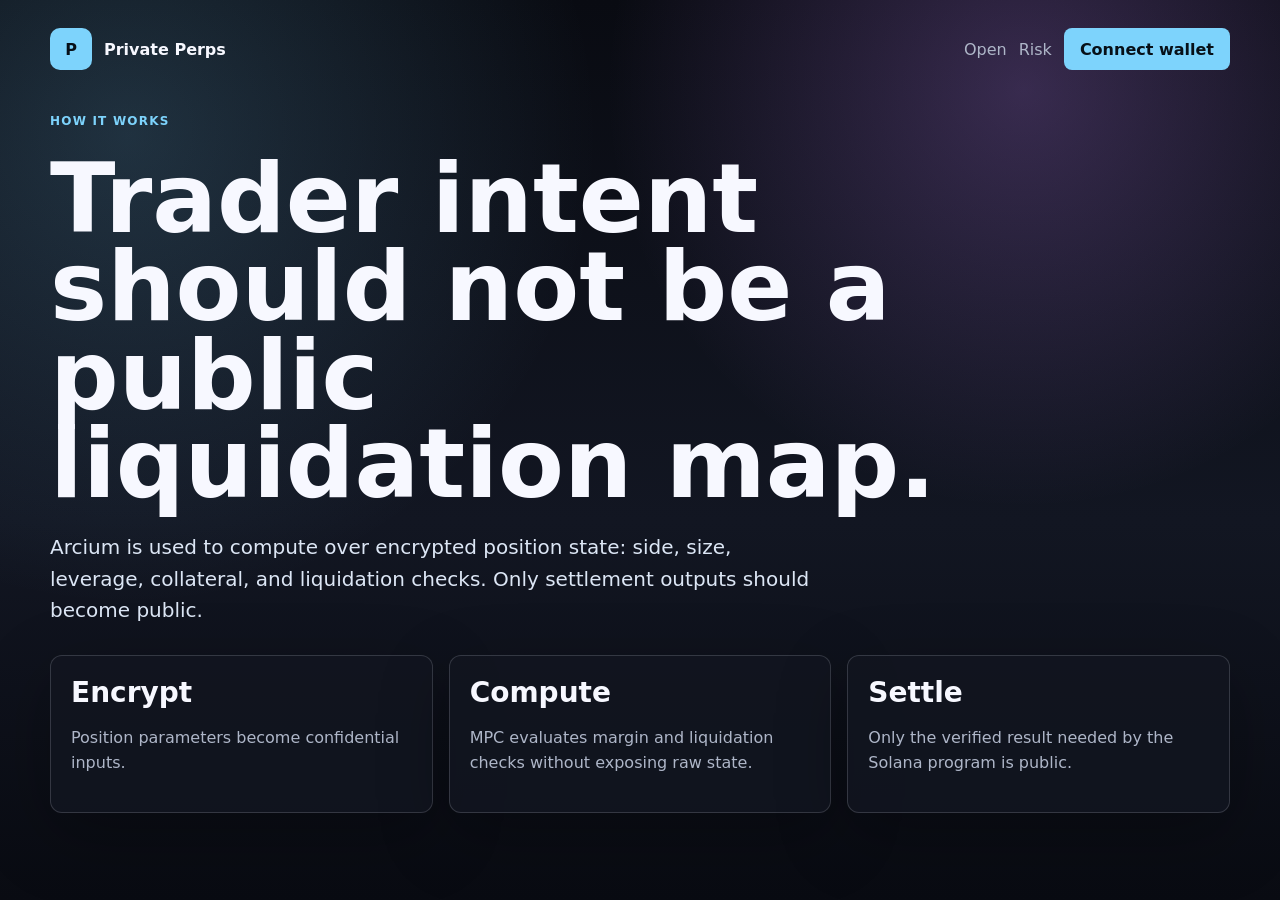
==== app/how-it-works.html @ 3f7e5127 "Restructure perps app into wallet-enabled pages" ====
<!doctype html><html lang="en"><head><meta charset="utf-8"/><meta name="viewport" content="width=device-width,initial-scale=1"/><title>How Private Perps Work</title><link rel="icon" href="/app/favicon.svg" type="image/svg+xml"/><link rel="stylesheet" href="/app/site.css"/><script src="/app/wallet.js" defer></script></head><body><main class="shell"><nav class="nav"><a class="brand" href="/app"><span class="brand-mark">P</span><span>Private Perps</span></a><div class="links"><a href="/app/pages/open-position.html">Open</a><a href="/app/pages/risk-check.html">Risk</a><button data-wallet-connect>Connect wallet</button></div></nav><section class="hero"><p class="eyebrow">How it works</p><h1>Trader intent should not be a public liquidation map.</h1><p class="lede">Arcium is used to compute over encrypted position state: side, size, leverage, collateral, and liquidation checks. Only settlement outputs should become public.</p></section><section class="grid"><article class="card"><h2>Encrypt</h2><p>Position parameters become confidential inputs.</p></article><article class="card"><h2>Compute</h2><p>MPC evaluates margin and liquidation checks without exposing raw state.</p></article><article class="card"><h2>Settle</h2><p>Only the verified result needed by the Solana program is public.</p></article></section></main></body></html>
---- app/site.css ----
:root{color-scheme:dark;--bg:#090b12;--panel:rgba(18,22,32,.86);--line:rgba(236,241,255,.16);--text:#f7f8ff;--muted:#aeb6c8;--accent:#7dd3fc;--accent2:#c084fc;font-family:Inter,ui-sans-serif,system-ui,-apple-system,BlinkMacSystemFont,"Segoe UI",sans-serif}*{box-sizing:border-box}body{margin:0;min-height:100vh;color:var(--text);background:radial-gradient(circle at 80% 10%,rgba(192,132,252,.25),transparent 32%),radial-gradient(circle at 10% 15%,rgba(125,211,252,.18),transparent 34%),linear-gradient(180deg,#090b12,#121622 58%,#090b12)}a{color:inherit;text-decoration:none}.shell{width:min(1180px,calc(100% - 32px));margin:0 auto;padding:28px 0 56px}.nav{display:flex;align-items:center;justify-content:space-between;gap:16px;margin-bottom:42px}.brand{display:flex;align-items:center;gap:12px;font-weight:850}.brand-mark{display:grid;place-items:center;width:42px;height:42px;border-radius:10px;background:var(--accent);color:#071018}.links,.cta-row{display:flex;gap:12px;align-items:center;flex-wrap:wrap;color:var(--muted)}button,.primary{border:0;border-radius:8px;min-height:42px;padding:0 16px;background:var(--accent);color:#071018;font:inherit;font-weight:850;cursor:pointer}.secondary{border:1px solid var(--line);background:rgba(255,255,255,.05);color:var(--text)}.hero{min-height:56vh;display:grid;align-content:center;gap:24px}.eyebrow{margin:0;color:var(--accent);font-size:12px;font-weight:850;text-transform:uppercase;letter-spacing:.1em}h1{max-width:920px;margin:0;font-size:clamp(46px,8vw,96px);line-height:.92}h2{margin:0 0 10px;font-size:28px}p{color:var(--muted);line-height:1.58}.lede{max-width:760px;margin:0;font-size:20px;color:#dce6f5}.grid{display:grid;grid-template-columns:repeat(3,1fr);gap:16px;margin-top:28px}.card,.panel{border:1px solid var(--line);border-radius:12px;background:var(--panel);box-shadow:0 22px 70px rgba(0,0,0,.28);padding:20px}.layout{display:grid;grid-template-columns:minmax(0,1fr) 360px;gap:18px}.form-grid{display:grid;grid-template-columns:repeat(2,minmax(0,1fr));gap:14px}label{display:grid;gap:8px;color:var(--muted);font-weight:750;font-size:13px}input,select{width:100%;border:1px solid var(--line);border-radius:8px;min-height:44px;padding:0 12px;color:var(--text);background:rgba(4,8,14,.72);font:inherit}.wide{grid-column:1/-1}.kv div{display:grid;grid-template-columns:110px minmax(0,1fr);gap:12px;padding:10px 0;border-bottom:1px solid var(--line)}dd{margin:0;overflow-wrap:anywhere}.verified{color:var(--accent)}.warning{color:#facc15}@media(max-width:850px){.grid,.layout,.form-grid{grid-template-columns:1fr}.nav{align-items:flex-start;flex-direction:column}}
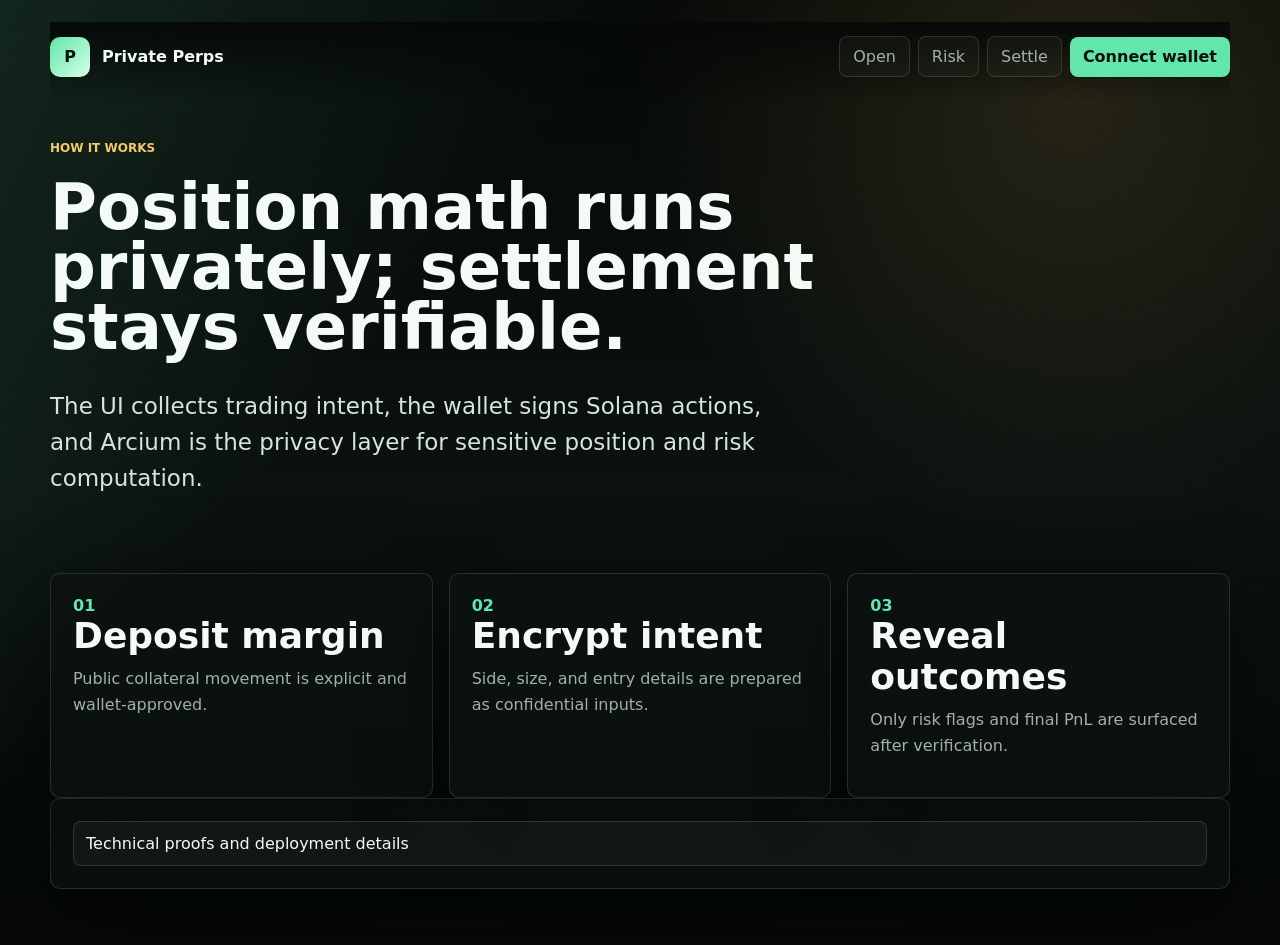
==== commit 66a6c46e: "Modernize wallet enabled perps UI" ====
--- a/app/how-it-works.html
+++ b/app/how-it-works.html
@@ -1 +1 @@
-<!doctype html><html lang="en"><head><meta charset="utf-8"/><meta name="viewport" content="width=device-width,initial-scale=1"/><title>How Private Perps Work</title><link rel="icon" href="/app/favicon.svg" type="image/svg+xml"/><link rel="stylesheet" href="/app/site.css"/><script src="/app/wallet.js" defer></script></head><body><main class="shell"><nav class="nav"><a class="brand" href="/app"><span class="brand-mark">P</span><span>Private Perps</span></a><div class="links"><a href="/app/pages/open-position.html">Open</a><a href="/app/pages/risk-check.html">Risk</a><button data-wallet-connect>Connect wallet</button></div></nav><section class="hero"><p class="eyebrow">How it works</p><h1>Trader intent should not be a public liquidation map.</h1><p class="lede">Arcium is used to compute over encrypted position state: side, size, leverage, collateral, and liquidation checks. Only settlement outputs should become public.</p></section><section class="grid"><article class="card"><h2>Encrypt</h2><p>Position parameters become confidential inputs.</p></article><article class="card"><h2>Compute</h2><p>MPC evaluates margin and liquidation checks without exposing raw state.</p></article><article class="card"><h2>Settle</h2><p>Only the verified result needed by the Solana program is public.</p></article></section></main></body></html>
+<!doctype html><html lang="en"><head><meta charset="utf-8"/><meta name="viewport" content="width=device-width, initial-scale=1"/><title>How Private Perps Work</title><link rel="icon" href="/app/favicon.svg" type="image/svg+xml"/><link rel="stylesheet" href="/app/site.css"/><script src="/app/wallet.js" defer></script></head><body><main class="shell"><header class="topbar"><a class="brand" href="/app"><span class="brand-mark">P</span><span>Private Perps</span></a><nav class="nav-links"><a href="/app/pages/open-position.html">Open</a><a href="/app/pages/risk-check.html">Risk</a><a href="/app/pages/settle-pnl.html">Settle</a><button class="wallet-trigger" type="button" data-wallet-connect>Connect wallet</button></nav></header><section class="page-head"><p class="eyebrow">How it works</p><h1>Position math runs privately; settlement stays verifiable.</h1><p class="lede">The UI collects trading intent, the wallet signs Solana actions, and Arcium is the privacy layer for sensitive position and risk computation.</p></section><section class="grid"><article class="feature-card"><span>01</span><h2>Deposit margin</h2><p>Public collateral movement is explicit and wallet-approved.</p></article><article class="feature-card"><span>02</span><h2>Encrypt intent</h2><p>Side, size, and entry details are prepared as confidential inputs.</p></article><article class="feature-card"><span>03</span><h2>Reveal outcomes</h2><p>Only risk flags and final PnL are surfaced after verification.</p></article></section><section class="panel proof-panel"><button class="proof-toggle" type="button" data-proof-toggle>Technical proofs and deployment details</button><div class="proof-body"><dl class="kv"><div><dt>Status</dt><dd data-contract-state>Checking</dd></div><div><dt>Program</dt><dd data-program-id>Checking</dd></div><div><dt>Deploy tx</dt><dd data-deploy-tx>Checking</dd></div></dl></div></section></main></body></html>
--- a/app/site.css
+++ b/app/site.css
@@ -1 +1,468 @@
-:root{color-scheme:dark;--bg:#090b12;--panel:rgba(18,22,32,.86);--line:rgba(236,241,255,.16);--text:#f7f8ff;--muted:#aeb6c8;--accent:#7dd3fc;--accent2:#c084fc;font-family:Inter,ui-sans-serif,system-ui,-apple-system,BlinkMacSystemFont,"Segoe UI",sans-serif}*{box-sizing:border-box}body{margin:0;min-height:100vh;color:var(--text);background:radial-gradient(circle at 80% 10%,rgba(192,132,252,.25),transparent 32%),radial-gradient(circle at 10% 15%,rgba(125,211,252,.18),transparent 34%),linear-gradient(180deg,#090b12,#121622 58%,#090b12)}a{color:inherit;text-decoration:none}.shell{width:min(1180px,calc(100% - 32px));margin:0 auto;padding:28px 0 56px}.nav{display:flex;align-items:center;justify-content:space-between;gap:16px;margin-bottom:42px}.brand{display:flex;align-items:center;gap:12px;font-weight:850}.brand-mark{display:grid;place-items:center;width:42px;height:42px;border-radius:10px;background:var(--accent);color:#071018}.links,.cta-row{display:flex;gap:12px;align-items:center;flex-wrap:wrap;color:var(--muted)}button,.primary{border:0;border-radius:8px;min-height:42px;padding:0 16px;background:var(--accent);color:#071018;font:inherit;font-weight:850;cursor:pointer}.secondary{border:1px solid var(--line);background:rgba(255,255,255,.05);color:var(--text)}.hero{min-height:56vh;display:grid;align-content:center;gap:24px}.eyebrow{margin:0;color:var(--accent);font-size:12px;font-weight:850;text-transform:uppercase;letter-spacing:.1em}h1{max-width:920px;margin:0;font-size:clamp(46px,8vw,96px);line-height:.92}h2{margin:0 0 10px;font-size:28px}p{color:var(--muted);line-height:1.58}.lede{max-width:760px;margin:0;font-size:20px;color:#dce6f5}.grid{display:grid;grid-template-columns:repeat(3,1fr);gap:16px;margin-top:28px}.card,.panel{border:1px solid var(--line);border-radius:12px;background:var(--panel);box-shadow:0 22px 70px rgba(0,0,0,.28);padding:20px}.layout{display:grid;grid-template-columns:minmax(0,1fr) 360px;gap:18px}.form-grid{display:grid;grid-template-columns:repeat(2,minmax(0,1fr));gap:14px}label{display:grid;gap:8px;color:var(--muted);font-weight:750;font-size:13px}input,select{width:100%;border:1px solid var(--line);border-radius:8px;min-height:44px;padding:0 12px;color:var(--text);background:rgba(4,8,14,.72);font:inherit}.wide{grid-column:1/-1}.kv div{display:grid;grid-template-columns:110px minmax(0,1fr);gap:12px;padding:10px 0;border-bottom:1px solid var(--line)}dd{margin:0;overflow-wrap:anywhere}.verified{color:var(--accent)}.warning{color:#facc15}@media(max-width:850px){.grid,.layout,.form-grid{grid-template-columns:1fr}.nav{align-items:flex-start;flex-direction:column}}
+:root {
+  color-scheme: dark;
+  --bg: #060907;
+  --bg-soft: #0b1210;
+  --panel: rgba(12, 19, 17, 0.84);
+  --panel-2: rgba(15, 28, 24, 0.72);
+  --line: rgba(204, 235, 224, 0.14);
+  --line-strong: rgba(98, 230, 170, 0.36);
+  --text: #f4fbf7;
+  --muted: #9fb2aa;
+  --accent: #62e6aa;
+  --accent-2: #f3c96b;
+  --red: #ff7a7a;
+  --green: #7cf7b4;
+  --shadow: 0 24px 90px rgba(0, 0, 0, 0.38);
+  font-family:
+    Inter, ui-sans-serif, system-ui, -apple-system, BlinkMacSystemFont, "Segoe UI",
+    sans-serif;
+}
+
+* {
+  box-sizing: border-box;
+}
+
+body {
+  margin: 0;
+  min-height: 100vh;
+  color: var(--text);
+  background:
+    linear-gradient(130deg, rgba(98, 230, 170, 0.13), transparent 32rem),
+    radial-gradient(circle at 84% 10%, rgba(243, 201, 107, 0.13), transparent 28rem),
+    linear-gradient(180deg, var(--bg), var(--bg-soft) 54%, #050806);
+}
+
+a {
+  color: inherit;
+  text-decoration: none;
+}
+
+button,
+input,
+select,
+textarea {
+  font: inherit;
+}
+
+.shell {
+  width: min(1180px, calc(100% - 32px));
+  margin: 0 auto;
+  padding: 22px 0 56px;
+}
+
+.topbar {
+  position: sticky;
+  top: 0;
+  z-index: 30;
+  display: flex;
+  align-items: center;
+  justify-content: space-between;
+  gap: 18px;
+  padding: 14px 0 22px;
+  background: linear-gradient(180deg, rgba(6, 9, 7, 0.96), rgba(6, 9, 7, 0));
+  backdrop-filter: blur(16px);
+}
+
+.brand {
+  display: inline-flex;
+  align-items: center;
+  gap: 12px;
+  font-weight: 900;
+}
+
+.brand-mark {
+  display: grid;
+  width: 40px;
+  height: 40px;
+  place-items: center;
+  border-radius: 10px;
+  color: #06100b;
+  background: linear-gradient(135deg, var(--accent), #d7ffe9);
+}
+
+.nav-links {
+  display: flex;
+  flex-wrap: wrap;
+  gap: 8px;
+  align-items: center;
+  justify-content: center;
+}
+
+.nav-links a,
+.ghost,
+.wallet-trigger {
+  min-height: 40px;
+  border: 1px solid var(--line);
+  border-radius: 8px;
+  padding: 10px 13px;
+  color: var(--muted);
+  background: rgba(255, 255, 255, 0.03);
+}
+
+.nav-links a:hover,
+.ghost:hover {
+  color: var(--text);
+  border-color: var(--line-strong);
+}
+
+.wallet-trigger,
+.primary,
+.action {
+  cursor: pointer;
+  border: 0;
+  color: #06100b;
+  background: var(--accent);
+  font-weight: 900;
+}
+
+.hero {
+  display: grid;
+  grid-template-columns: minmax(0, 1.15fr) minmax(320px, 0.85fr);
+  gap: clamp(22px, 4vw, 56px);
+  align-items: center;
+  min-height: calc(100vh - 112px);
+}
+
+.eyebrow {
+  margin: 0 0 12px;
+  color: var(--accent-2);
+  font-size: 12px;
+  font-weight: 900;
+  letter-spacing: 0;
+  text-transform: uppercase;
+}
+
+h1,
+h2,
+h3,
+p {
+  margin-top: 0;
+}
+
+h1 {
+  max-width: 880px;
+  margin-bottom: 22px;
+  font-size: clamp(44px, 7vw, 92px);
+  line-height: 0.94;
+  letter-spacing: 0;
+}
+
+h2 {
+  margin-bottom: 10px;
+  font-size: clamp(24px, 3vw, 36px);
+  letter-spacing: 0;
+}
+
+.lede {
+  max-width: 720px;
+  color: #d5e4dd;
+  font-size: clamp(18px, 2vw, 23px);
+  line-height: 1.55;
+}
+
+.cta-row,
+.page-actions,
+.status-row {
+  display: flex;
+  flex-wrap: wrap;
+  gap: 12px;
+  align-items: center;
+}
+
+.primary,
+.secondary,
+.action,
+.ghost {
+  display: inline-flex;
+  min-height: 44px;
+  align-items: center;
+  justify-content: center;
+  border-radius: 8px;
+  padding: 0 16px;
+}
+
+.secondary {
+  color: var(--text);
+  border: 1px solid var(--line);
+  background: rgba(255, 255, 255, 0.04);
+}
+
+.panel,
+.feature-card,
+.stat {
+  border: 1px solid var(--line);
+  border-radius: 10px;
+  background: var(--panel);
+  box-shadow: var(--shadow);
+}
+
+.panel {
+  padding: 22px;
+}
+
+.hero-card {
+  min-height: 390px;
+  padding: 24px;
+  background:
+    linear-gradient(145deg, rgba(98, 230, 170, 0.16), transparent),
+    var(--panel);
+}
+
+.hero-card-grid {
+  display: grid;
+  gap: 12px;
+  margin-top: 18px;
+}
+
+.stat {
+  padding: 16px;
+  background: var(--panel-2);
+}
+
+.stat strong {
+  display: block;
+  margin-bottom: 4px;
+  color: var(--accent);
+  font-size: 28px;
+}
+
+.muted,
+.hint,
+.feature-card p,
+.panel p {
+  color: var(--muted);
+  line-height: 1.6;
+}
+
+.grid {
+  display: grid;
+  grid-template-columns: repeat(3, minmax(0, 1fr));
+  gap: 16px;
+  margin-top: 28px;
+}
+
+.feature-card {
+  min-height: 210px;
+  padding: 22px;
+  transition:
+    transform 160ms ease,
+    border-color 160ms ease;
+}
+
+.feature-card:hover {
+  transform: translateY(-2px);
+  border-color: var(--line-strong);
+}
+
+.feature-card span {
+  color: var(--accent);
+  font-weight: 900;
+}
+
+.page-head {
+  display: grid;
+  gap: 10px;
+  max-width: 820px;
+  padding: 42px 0 26px;
+}
+
+.page-head h1 {
+  font-size: clamp(38px, 5vw, 68px);
+}
+
+.layout {
+  display: grid;
+  grid-template-columns: minmax(0, 1fr) 360px;
+  gap: 18px;
+  align-items: start;
+}
+
+.form-grid {
+  display: grid;
+  grid-template-columns: repeat(2, minmax(0, 1fr));
+  gap: 14px;
+}
+
+.wide {
+  grid-column: 1 / -1;
+}
+
+label {
+  display: grid;
+  gap: 8px;
+  color: var(--text);
+  font-size: 13px;
+  font-weight: 850;
+}
+
+input,
+select,
+textarea,
+output {
+  width: 100%;
+  min-height: 46px;
+  border: 1px solid var(--line);
+  border-radius: 8px;
+  padding: 11px 12px;
+  color: var(--text);
+  background: rgba(4, 8, 10, 0.72);
+  outline: none;
+}
+
+textarea {
+  min-height: 130px;
+  resize: vertical;
+}
+
+input:focus,
+select:focus,
+textarea:focus {
+  border-color: var(--accent);
+}
+
+.proof-toggle {
+  width: 100%;
+  cursor: pointer;
+  border: 1px solid var(--line);
+  border-radius: 8px;
+  padding: 12px;
+  color: var(--text);
+  background: rgba(255, 255, 255, 0.04);
+  text-align: left;
+}
+
+.proof-body {
+  display: none;
+  margin-top: 12px;
+  overflow-wrap: anywhere;
+}
+
+.proof-panel.open .proof-body {
+  display: block;
+}
+
+.kv {
+  display: grid;
+  gap: 10px;
+}
+
+.kv div {
+  display: grid;
+  gap: 4px;
+  padding-bottom: 10px;
+  border-bottom: 1px solid var(--line);
+}
+
+.kv dt {
+  color: var(--muted);
+  font-size: 12px;
+  text-transform: uppercase;
+}
+
+.kv dd {
+  margin: 0;
+}
+
+.status-pill {
+  display: inline-flex;
+  width: fit-content;
+  min-height: 30px;
+  align-items: center;
+  border: 1px solid var(--line);
+  border-radius: 999px;
+  padding: 0 10px;
+  color: var(--muted);
+}
+
+.status-pill.good {
+  color: #06100b;
+  border-color: var(--green);
+  background: var(--green);
+}
+
+.status-pill.warn {
+  color: #130e02;
+  border-color: var(--accent-2);
+  background: var(--accent-2);
+}
+
+.activity {
+  display: grid;
+  gap: 10px;
+  margin-top: 14px;
+}
+
+.activity-item {
+  border: 1px solid var(--line);
+  border-radius: 8px;
+  padding: 12px;
+  background: rgba(0, 0, 0, 0.18);
+}
+
+.wallet-modal {
+  position: fixed;
+  inset: 0;
+  z-index: 100;
+  display: none;
+  place-items: center;
+  padding: 18px;
+  background: rgba(0, 0, 0, 0.62);
+  backdrop-filter: blur(10px);
+}
+
+.wallet-modal.open {
+  display: grid;
+}
+
+.wallet-dialog {
+  width: min(460px, 100%);
+  border: 1px solid var(--line);
+  border-radius: 12px;
+  padding: 20px;
+  background: #0b1210;
+  box-shadow: var(--shadow);
+}
+
+.wallet-option {
+  display: flex;
+  width: 100%;
+  min-height: 56px;
+  align-items: center;
+  justify-content: space-between;
+  gap: 12px;
+  margin-top: 10px;
+  cursor: pointer;
+  border: 1px solid var(--line);
+  border-radius: 8px;
+  padding: 0 14px;
+  color: var(--text);
+  background: rgba(255, 255, 255, 0.04);
+}
+
+.wallet-option:hover {
+  border-color: var(--line-strong);
+}
+
+.wallet-option small {
+  color: var(--muted);
+}
+
+@media (max-width: 900px) {
+  .topbar,
+  .layout,
+  .hero,
+  .grid,
+  .form-grid {
+    grid-template-columns: 1fr;
+  }
+
+  .topbar {
+    align-items: stretch;
+    flex-direction: column;
+  }
+
+  .hero {
+    min-height: auto;
+    padding-top: 28px;
+  }
+}
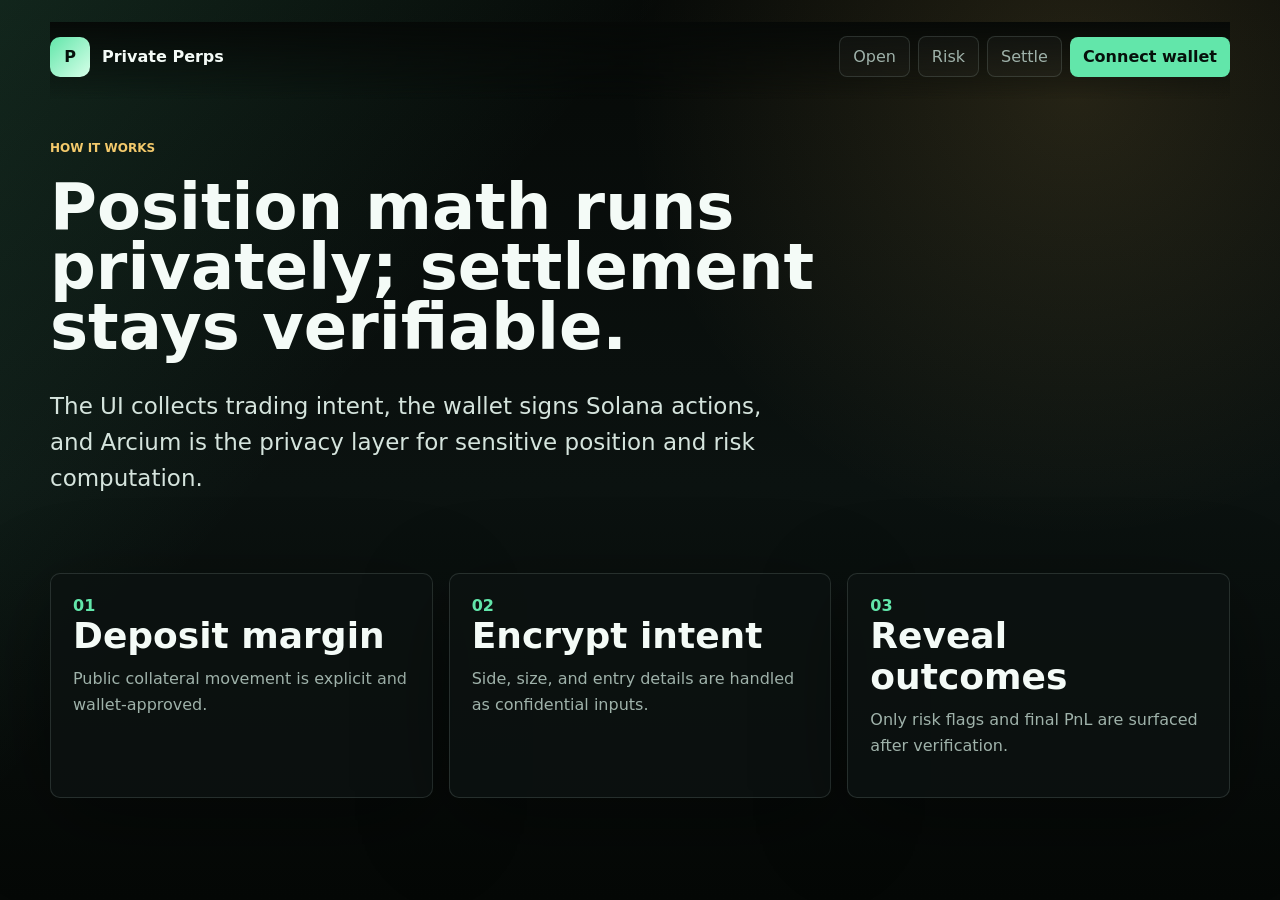
==== commit a9d0fd09: "Implement live Arcium dapp flows" ====
--- a/app/how-it-works.html
+++ b/app/how-it-works.html
@@ -1 +1 @@
-<!doctype html><html lang="en"><head><meta charset="utf-8"/><meta name="viewport" content="width=device-width, initial-scale=1"/><title>How Private Perps Work</title><link rel="icon" href="/app/favicon.svg" type="image/svg+xml"/><link rel="stylesheet" href="/app/site.css"/><script src="/app/wallet.js" defer></script></head><body><main class="shell"><header class="topbar"><a class="brand" href="/app"><span class="brand-mark">P</span><span>Private Perps</span></a><nav class="nav-links"><a href="/app/pages/open-position.html">Open</a><a href="/app/pages/risk-check.html">Risk</a><a href="/app/pages/settle-pnl.html">Settle</a><button class="wallet-trigger" type="button" data-wallet-connect>Connect wallet</button></nav></header><section class="page-head"><p class="eyebrow">How it works</p><h1>Position math runs privately; settlement stays verifiable.</h1><p class="lede">The UI collects trading intent, the wallet signs Solana actions, and Arcium is the privacy layer for sensitive position and risk computation.</p></section><section class="grid"><article class="feature-card"><span>01</span><h2>Deposit margin</h2><p>Public collateral movement is explicit and wallet-approved.</p></article><article class="feature-card"><span>02</span><h2>Encrypt intent</h2><p>Side, size, and entry details are prepared as confidential inputs.</p></article><article class="feature-card"><span>03</span><h2>Reveal outcomes</h2><p>Only risk flags and final PnL are surfaced after verification.</p></article></section><section class="panel proof-panel"><button class="proof-toggle" type="button" data-proof-toggle>Technical proofs and deployment details</button><div class="proof-body"><dl class="kv"><div><dt>Status</dt><dd data-contract-state>Checking</dd></div><div><dt>Program</dt><dd data-program-id>Checking</dd></div><div><dt>Deploy tx</dt><dd data-deploy-tx>Checking</dd></div></dl></div></section></main></body></html>
+<!doctype html><html lang="en"><head><meta charset="utf-8"/><meta name="viewport" content="width=device-width, initial-scale=1"/><title>How Private Perps Work</title><link rel="icon" href="/app/favicon.svg" type="image/svg+xml"/><link rel="stylesheet" href="/app/site.css"/><script src="/app/wallet.js" defer></script></head><body><main class="shell"><header class="topbar"><a class="brand" href="/app"><span class="brand-mark">P</span><span>Private Perps</span></a><nav class="nav-links"><a href="/app/pages/open-position.html">Open</a><a href="/app/pages/risk-check.html">Risk</a><a href="/app/pages/settle-pnl.html">Settle</a><button class="wallet-trigger" type="button" data-wallet-connect>Connect wallet</button></nav></header><section class="page-head"><p class="eyebrow">How it works</p><h1>Position math runs privately; settlement stays verifiable.</h1><p class="lede">The UI collects trading intent, the wallet signs Solana actions, and Arcium is the privacy layer for sensitive position and risk computation.</p></section><section class="grid"><article class="feature-card"><span>01</span><h2>Deposit margin</h2><p>Public collateral movement is explicit and wallet-approved.</p></article><article class="feature-card"><span>02</span><h2>Encrypt intent</h2><p>Side, size, and entry details are handled as confidential inputs.</p></article><article class="feature-card"><span>03</span><h2>Reveal outcomes</h2><p>Only risk flags and final PnL are surfaced after verification.</p></article></section></main></body></html>
--- a/app/site.css
+++ b/app/site.css
@@ -320,7 +320,7 @@
   border-color: var(--accent);
 }
 
-.proof-toggle {
+.verification-toggle {
   width: 100%;
   cursor: pointer;
   border: 1px solid var(--line);
@@ -331,13 +331,13 @@
   text-align: left;
 }
 
-.proof-body {
+.verification-body {
   display: none;
   margin-top: 12px;
   overflow-wrap: anywhere;
 }
 
-.proof-panel.open .proof-body {
+.verification-panel.open .verification-body {
   display: block;
 }
 
@@ -397,6 +397,15 @@
   border-radius: 8px;
   padding: 12px;
   background: rgba(0, 0, 0, 0.18);
+}
+
+.activity-toast-stack {
+  position: fixed;
+  right: 18px;
+  bottom: 18px;
+  z-index: 120;
+  width: min(420px, calc(100% - 36px));
+  margin-top: 0;
 }
 
 .wallet-modal {
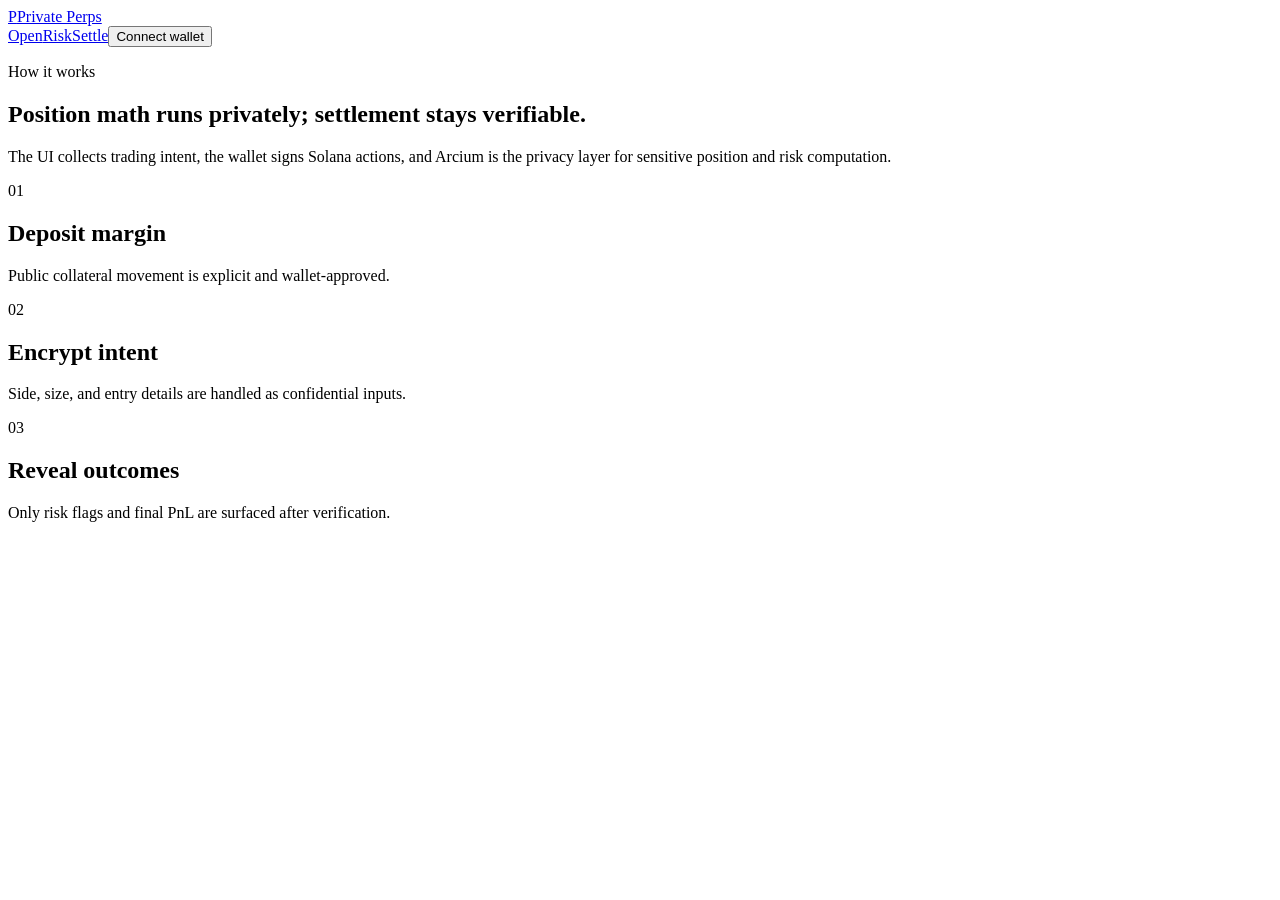
==== commit 633cee60: "Fix Vercel asset routing" ====
--- a/app/how-it-works.html
+++ b/app/how-it-works.html
@@ -1 +1 @@
-<!doctype html><html lang="en"><head><meta charset="utf-8"/><meta name="viewport" content="width=device-width, initial-scale=1"/><title>How Private Perps Work</title><link rel="icon" href="/app/favicon.svg" type="image/svg+xml"/><link rel="stylesheet" href="/app/site.css"/><script src="/app/wallet.js" defer></script></head><body><main class="shell"><header class="topbar"><a class="brand" href="/app"><span class="brand-mark">P</span><span>Private Perps</span></a><nav class="nav-links"><a href="/app/pages/open-position.html">Open</a><a href="/app/pages/risk-check.html">Risk</a><a href="/app/pages/settle-pnl.html">Settle</a><button class="wallet-trigger" type="button" data-wallet-connect>Connect wallet</button></nav></header><section class="page-head"><p class="eyebrow">How it works</p><h1>Position math runs privately; settlement stays verifiable.</h1><p class="lede">The UI collects trading intent, the wallet signs Solana actions, and Arcium is the privacy layer for sensitive position and risk computation.</p></section><section class="grid"><article class="feature-card"><span>01</span><h2>Deposit margin</h2><p>Public collateral movement is explicit and wallet-approved.</p></article><article class="feature-card"><span>02</span><h2>Encrypt intent</h2><p>Side, size, and entry details are handled as confidential inputs.</p></article><article class="feature-card"><span>03</span><h2>Reveal outcomes</h2><p>Only risk flags and final PnL are surfaced after verification.</p></article></section></main></body></html>
+<!doctype html><html lang="en"><head><meta charset="utf-8"/><meta name="viewport" content="width=device-width, initial-scale=1"/><title>How Private Perps Work</title><link rel="icon" href="/favicon.svg" type="image/svg+xml"/><link rel="stylesheet" href="/site.css"/><script src="/wallet.js" defer></script></head><body><main class="shell"><header class="topbar"><a class="brand" href="/"><span class="brand-mark">P</span><span>Private Perps</span></a><nav class="nav-links"><a href="/pages/open-position.html">Open</a><a href="/pages/risk-check.html">Risk</a><a href="/pages/settle-pnl.html">Settle</a><button class="wallet-trigger" type="button" data-wallet-connect>Connect wallet</button></nav></header><section class="page-head"><p class="eyebrow">How it works</p><h1>Position math runs privately; settlement stays verifiable.</h1><p class="lede">The UI collects trading intent, the wallet signs Solana actions, and Arcium is the privacy layer for sensitive position and risk computation.</p></section><section class="grid"><article class="feature-card"><span>01</span><h2>Deposit margin</h2><p>Public collateral movement is explicit and wallet-approved.</p></article><article class="feature-card"><span>02</span><h2>Encrypt intent</h2><p>Side, size, and entry details are handled as confidential inputs.</p></article><article class="feature-card"><span>03</span><h2>Reveal outcomes</h2><p>Only risk flags and final PnL are surfaced after verification.</p></article></section></main></body></html>
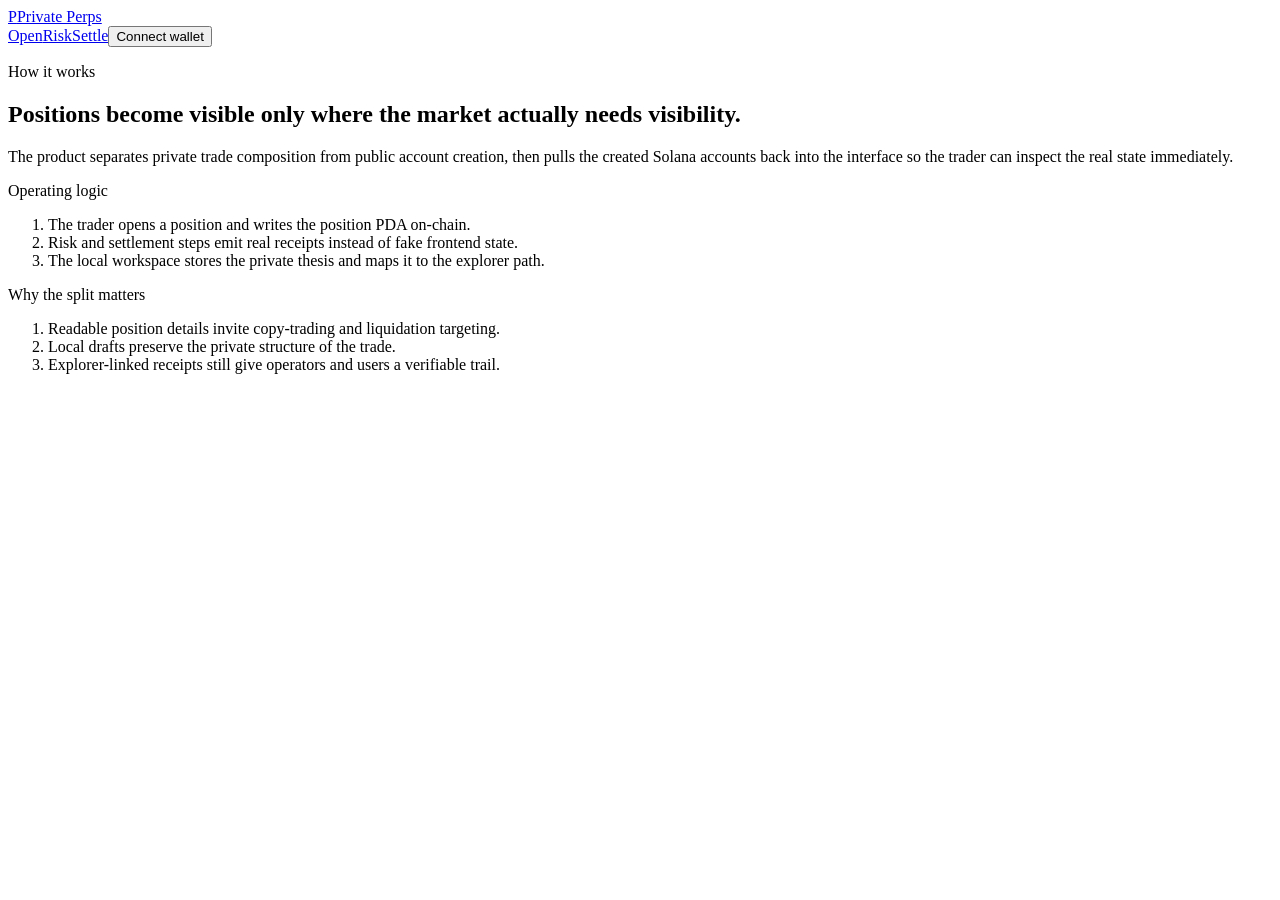
==== commit b0724152: "Redesign editorial landing pages" ====
--- a/app/how-it-works.html
+++ b/app/how-it-works.html
@@ -1 +1,42 @@
-<!doctype html><html lang="en"><head><meta charset="utf-8"/><meta name="viewport" content="width=device-width, initial-scale=1"/><title>How Private Perps Work</title><link rel="icon" href="/favicon.svg" type="image/svg+xml"/><link rel="stylesheet" href="/site.css"/><script src="/wallet.js" defer></script></head><body><main class="shell"><header class="topbar"><a class="brand" href="/"><span class="brand-mark">P</span><span>Private Perps</span></a><nav class="nav-links"><a href="/pages/open-position.html">Open</a><a href="/pages/risk-check.html">Risk</a><a href="/pages/settle-pnl.html">Settle</a><button class="wallet-trigger" type="button" data-wallet-connect>Connect wallet</button></nav></header><section class="page-head"><p class="eyebrow">How it works</p><h1>Position math runs privately; settlement stays verifiable.</h1><p class="lede">The UI collects trading intent, the wallet signs Solana actions, and Arcium is the privacy layer for sensitive position and risk computation.</p></section><section class="grid"><article class="feature-card"><span>01</span><h2>Deposit margin</h2><p>Public collateral movement is explicit and wallet-approved.</p></article><article class="feature-card"><span>02</span><h2>Encrypt intent</h2><p>Side, size, and entry details are handled as confidential inputs.</p></article><article class="feature-card"><span>03</span><h2>Reveal outcomes</h2><p>Only risk flags and final PnL are surfaced after verification.</p></article></section></main></body></html>
+<!doctype html>
+<html lang="en">
+  <head>
+    <meta charset="utf-8" />
+    <meta name="viewport" content="width=device-width, initial-scale=1" />
+    <title>How Private Perps Work</title>
+    <link rel="icon" href="/favicon.svg" type="image/svg+xml" />
+    <link rel="stylesheet" href="/site.css" />
+    <script src="/wallet.js" defer></script>
+  </head>
+  <body>
+    <main class="shell">
+      <header class="topbar">
+        <a class="brand" href="/"><span class="brand-mark">P</span><span>Private Perps</span></a>
+        <nav class="nav-links"><a href="/pages/open-position.html">Open</a><a href="/pages/risk-check.html">Risk</a><a href="/pages/settle-pnl.html">Settle</a><button class="wallet-trigger" type="button" data-wallet-connect>Connect wallet</button></nav>
+      </header>
+      <section class="page-head">
+        <p class="eyebrow">How it works</p>
+        <h1>Positions become visible only where the market actually needs visibility.</h1>
+        <p class="lede">The product separates private trade composition from public account creation, then pulls the created Solana accounts back into the interface so the trader can inspect the real state immediately.</p>
+      </section>
+      <section class="editorial-band">
+        <article class="editorial-copy">
+          <p class="eyebrow">Operating logic</p>
+          <ol class="step-list">
+            <li>The trader opens a position and writes the position PDA on-chain.</li>
+            <li>Risk and settlement steps emit real receipts instead of fake frontend state.</li>
+            <li>The local workspace stores the private thesis and maps it to the explorer path.</li>
+          </ol>
+        </article>
+        <article class="route-list">
+          <p class="eyebrow">Why the split matters</p>
+          <ol>
+            <li>Readable position details invite copy-trading and liquidation targeting.</li>
+            <li>Local drafts preserve the private structure of the trade.</li>
+            <li>Explorer-linked receipts still give operators and users a verifiable trail.</li>
+          </ol>
+        </article>
+      </section>
+    </main>
+  </body>
+</html>
